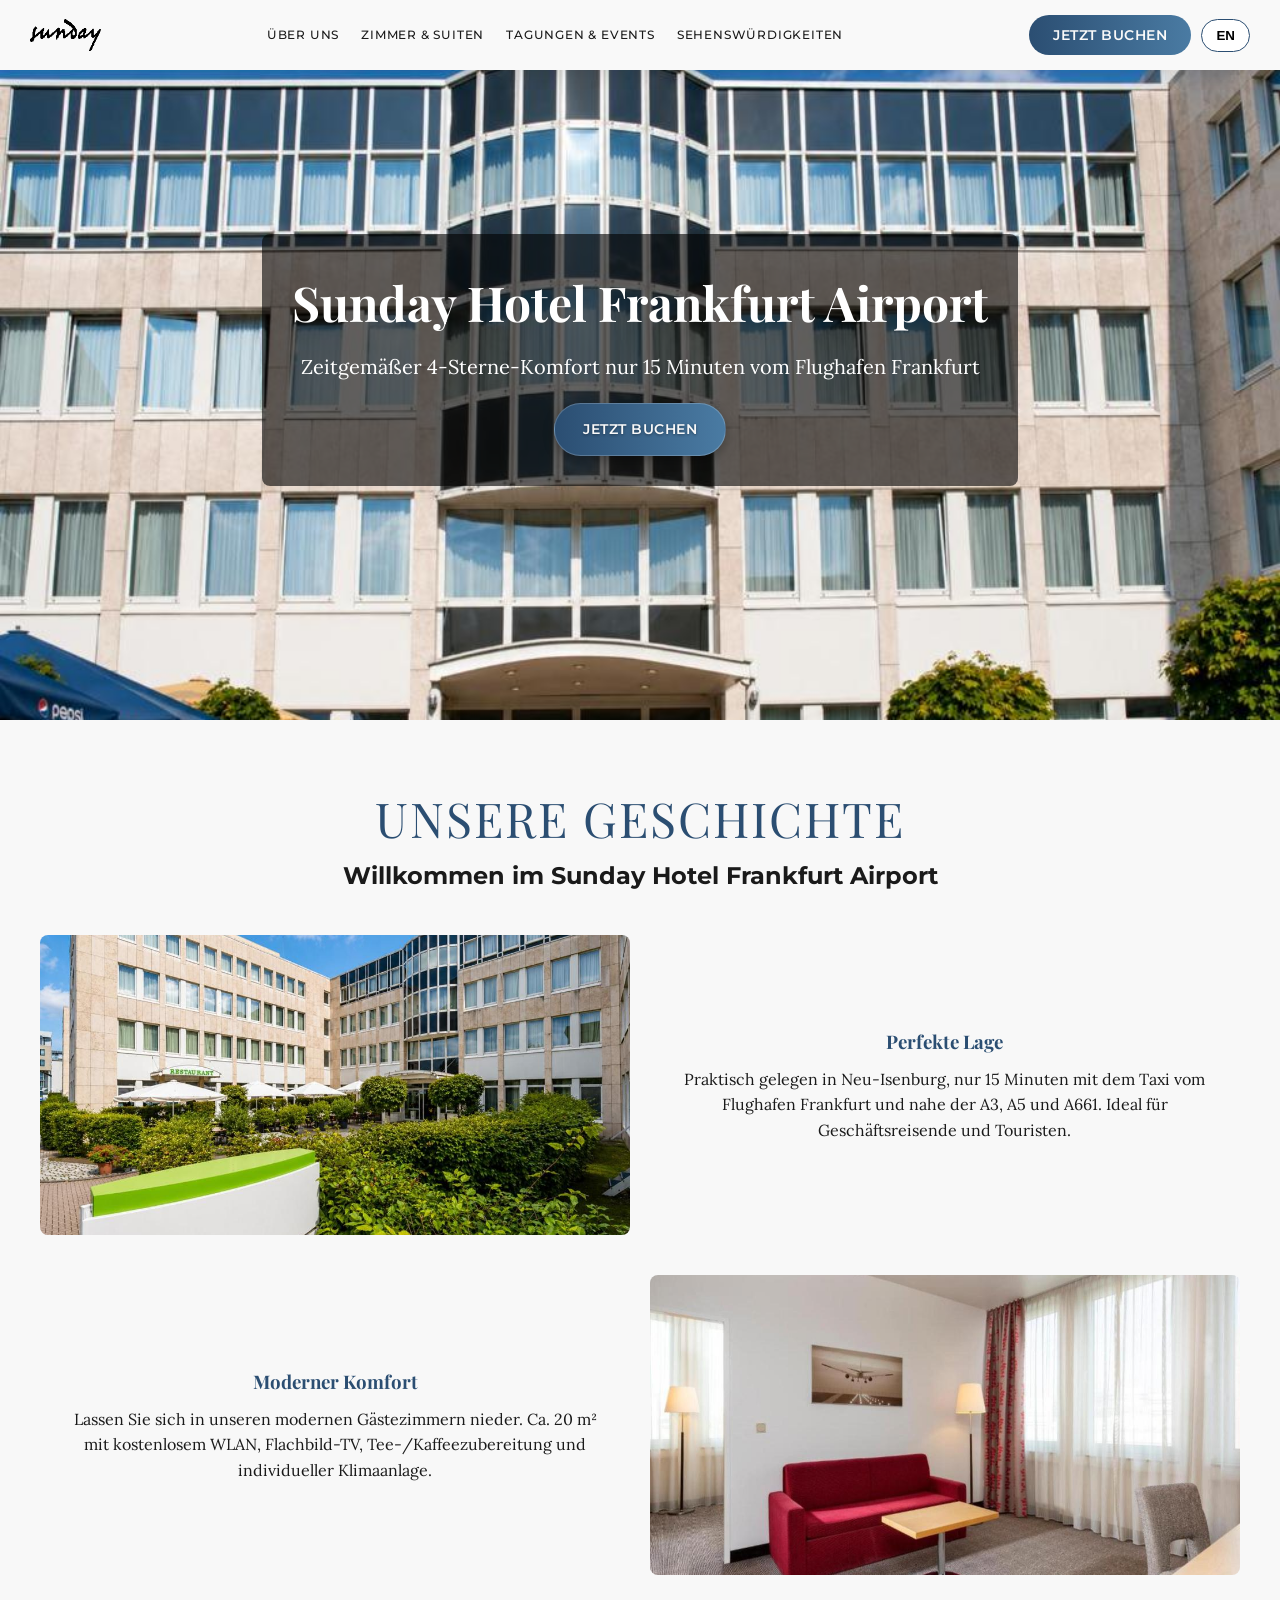
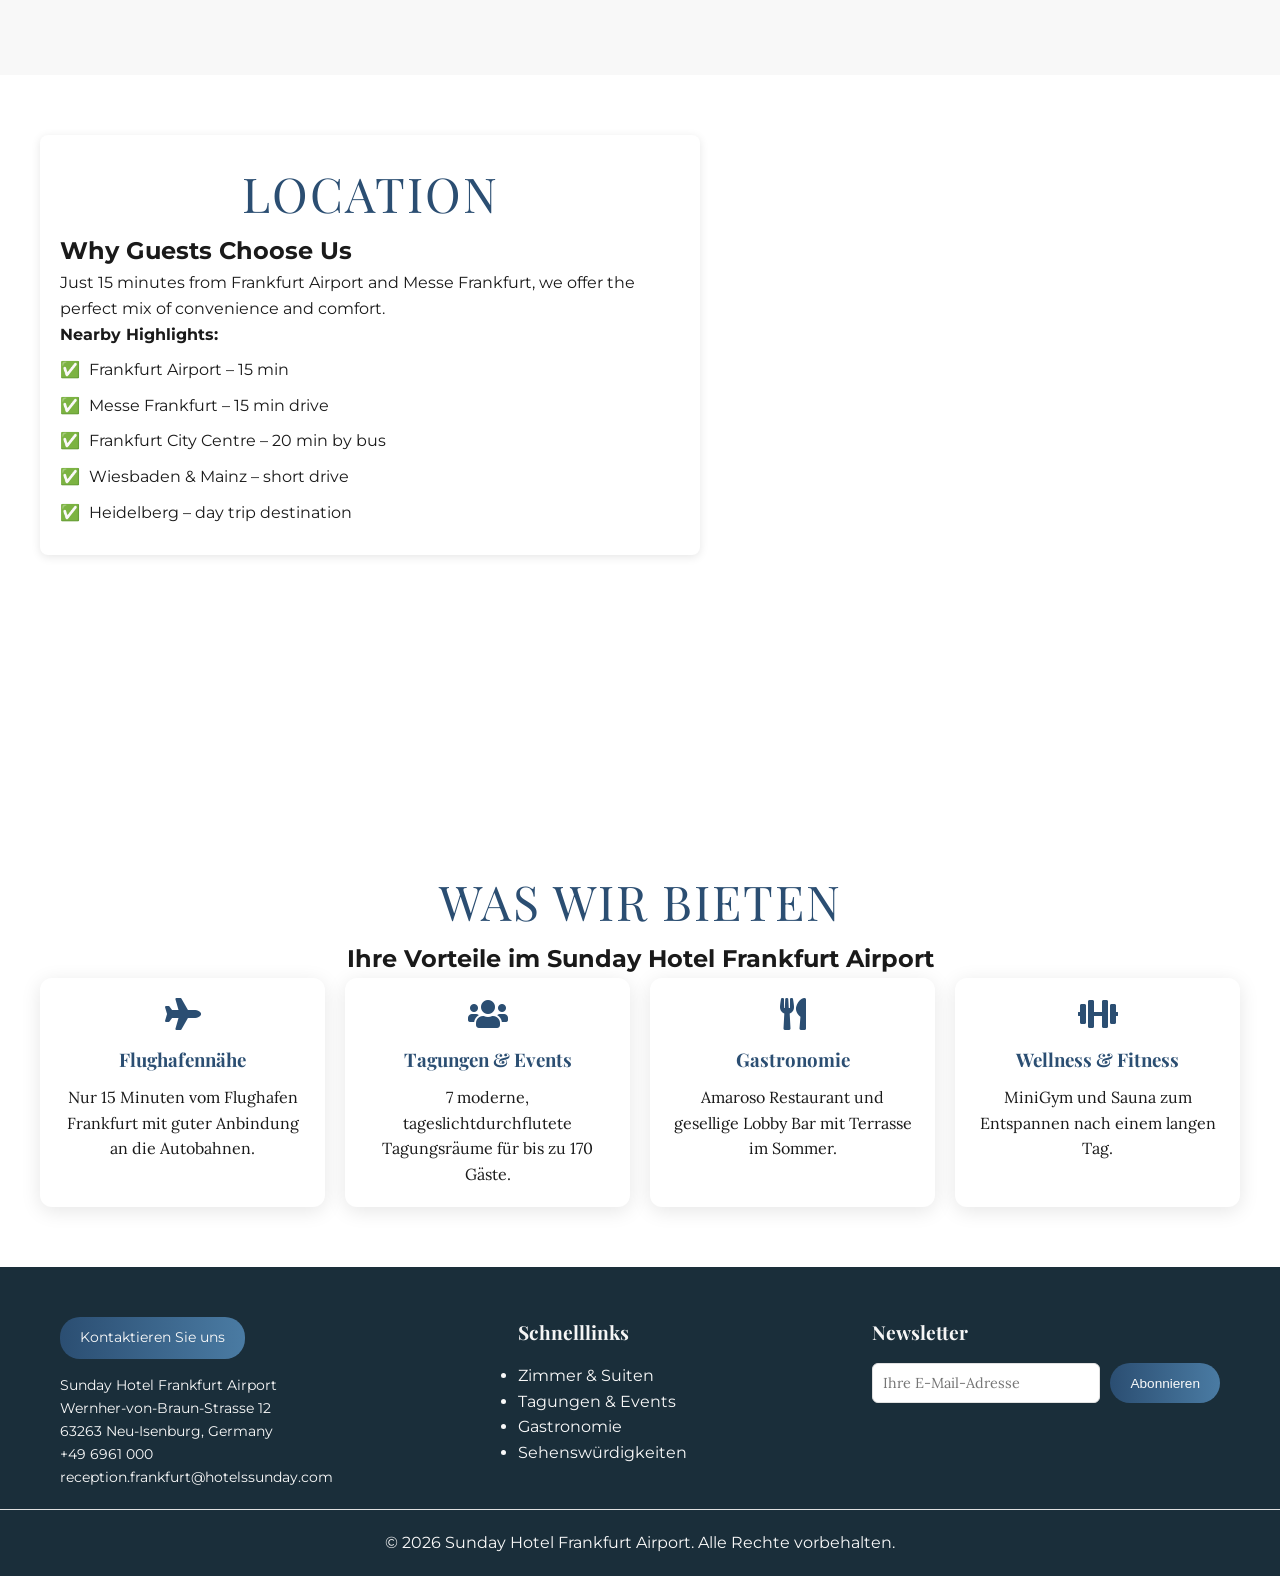
==== about.html @ 16a90fe5 "upload" ====
<!doctype html>
<html lang="en">
  <head>
    <meta charset="UTF-8" />
    <meta name="viewport" content="width=device-width, initial-scale=1.0" />

    <title data-key="about_page_title">
      About Us | Sunday Hotel Frankfurt Airport
    </title>

    <meta
      name="description"
      data-key="about_meta_description"
      content="Sunday Hotel Frankfurt Airport – Modern 4-star hotel located just 15 minutes from Frankfurt Airport and close to the city centre and Messe Frankfurt."
    />

    <link rel="stylesheet" href="style.css" />
    <link rel="stylesheet" href="about.css" />

    <link rel="preconnect" href="https://fonts.googleapis.com" />
    <link
      href="https://fonts.googleapis.com/css2?family=Montserrat:wght@400;500;700&family=Playfair+Display:wght@600&family=Lora:wght@400;500&display=swap"
      rel="stylesheet"
    />

    <link
      rel="stylesheet"
      href="https://cdnjs.cloudflare.com/ajax/libs/font-awesome/5.15.4/css/all.min.css"
    />
  </head>

  <body>
    <!-- PRELOADER -->
    <div class="preloader">
      <div class="loader"></div>
    </div>

    <!-- HEADER -->
    <header class="site-header">
      <div class="header-container">
        <div class="logo">
          <a href="index.html">
            <img
              src="images/output-onlinepngtools.png"
              alt="Sunday Hotel Frankfurt Airport"
              data-key-alt="logo_alt"
            />
          </a>
        </div>

        <div class="nav-container">
          <nav class="main-navigation" aria-label="Main Navigation">
            <ul class="nav-menu">
              <li class="has-dropdown">
                <a href="#" aria-haspopup="true" data-key="nav_about">About</a>
                <ul class="dropdown-menu">
                  <li>
                    <a href="about.html" data-key="nav_story">Our Story</a>
                  </li>
                  <li>
                    <a href="contact.html" data-key="nav_contact">Contact Us</a>
                  </li>
                  <li>
                    <a href="dining.html" data-key="nav_gastronomy">Dining</a>
                  </li>
                  <!-- <li>
                    <a href="meetings.html" data-key="nav_meetings"
                      >Meetings & Events</a
                    >
                  </li> -->
                  <li>
                    <a href="gallery.html" data-key="nav_gallery">Gallery</a>
                  </li>
                </ul>
              </li>

              <li>
                <a href="rooms.html" data-key="nav_rooms">Rooms & Suites</a>
              </li>
              <li>
                <a href="meetings.html" data-key="nav_meetings">Meetings</a>
              </li>
              <li>
                <a href="local-attractions.html" data-key="nav_attractions"
                  >Local Attractions</a
                >
              </li>
            </ul>
          </nav>
        </div>

        <div class="nav-book">
          <a
            href="https://booking.emea.hkclients.com/V2/index.html#/booking-classic/select-dates?pc=DEFRAM004"
            class="btn-book"
            data-key="book_now"
            >Book Now</a
          >
          <button id="langToggle" class="lang-btn">DE</button>
        </div>

        <div class="mobile-menu-toggle">
          <span></span>
          <span></span>
          <span></span>
        </div>
      </div>
    </header>

    <!-- HERO -->
    <section
      class="hero-section parallax"
      style="background-image: url(&quot;images/facade/871033620.jpg&quot;)"
    >
      <div class="hero-content">
        <h1 data-key="about_hero_title">Sunday Hotel Frankfurt Airport</h1>
        <p data-key="about_hero_desc">
          Contemporary 4-star comfort just 15 minutes from Frankfurt Airport
        </p>
        <a
          href="https://booking.emea.hkclients.com/V2/index.html#/booking-classic/select-dates?pc=DEFRAM004"
          class="btn-primary"
          data-key="hero_cta"
          >Book Your Stay</a
        >
      </div>
    </section>

    <!-- OUR STORY -->
    <section class="history-section">
      <div class="section-label" data-key="about_section_story">Our Story</div>

      <h2 data-key="about_story_title">
        Welcome to Sunday Hotel Frankfurt Airport
      </h2>

      <div class="history-container">
        <div class="history-card">
          <img
            src="images/facade/871033621.jpg"
            alt="Hotel Reception"
            data-key-alt="alt_reception"
          />
          <div class="history-content">
            <h3 data-key="about_location_title">Perfect Location</h3>
            <p data-key="about_location_desc">
              Conveniently located in Neu-Isenburg, just 15 minutes by taxi from
              Frankfurt Airport and close to the A3, A5, and A661 motorways.
              Ideal for both business travellers and tourists exploring the
              Frankfurt Rhein-Main region.
            </p>
          </div>
        </div>

        <div class="history-card reverse">
          <img
            src="images/accomodation/onw bedroom.jpg"
            alt="Modern Guest Room"
            data-key-alt="alt_room"
          />
          <div class="history-content">
            <h3 data-key="about_comfort_title">Modern Comfort</h3>
            <p data-key="about_comfort_desc">
              Settle into our contemporary guest rooms offering approx. 20 m² of
              space with free Wi-Fi, flat-screen TV, tea & coffee making
              facilities, and individual climate control.
            </p>
          </div>
        </div>
      </div>
    </section>

    <!-- LOCATION & ACCESSIBILITY -->
    <section class="location-section">
      <div class="location-container">
        <div class="location-sidebar">
          <div class="section-label" data-key="about_location_label">
            Location
          </div>

          <h2 data-key="about_why_us_title">Why Guests Choose Us</h2>

          <p data-key="about_why_us_desc">
            Just 15 minutes from Frankfurt Airport and Messe Frankfurt, we offer
            the perfect mix of convenience and comfort.
          </p>

          <p><strong data-key="about_nearby">Nearby Highlights:</strong></p>
          <ul>
            <li data-key="about_attr1">Frankfurt Airport – 15 min</li>
            <li data-key="about_attr2">Messe Frankfurt – 15 min drive</li>
            <li data-key="about_attr3">
              Frankfurt City Centre – 20 min by bus
            </li>
            <li data-key="about_attr4">Wiesbaden & Mainz – short drive</li>
            <li data-key="about_attr5">Heidelberg – day trip destination</li>
          </ul>
        </div>

        <div class="location-map">
          <iframe
            src="https://www.google.com/maps/embed?pb=!1m16!1m12!1m3!1d10235.29602249754!2d8.647967753802831!3d50.10830107322626!2m3!1f0!2f0!3f0!3m2!1i1024!2i768!4f13.1!2m1!1sSunday%20Hotel%20Frankfurt%20-%20map%20location!5e0!3m2!1sen!2sin!4v1779305209618!5m2!1sen!2sin"
            width="600"
            height="450"
            style="border: 0"
            allowfullscreen=""
            loading="lazy"
            referrerpolicy="no-referrer-when-downgrade"
          ></iframe>
        </div>
      </div>
    </section>

    <!-- VALUES -->
    <section class="values-section">
      <div class="section-label" data-key="about_values_label">
        What We Offer
      </div>

      <h2 data-key="about_values_title">
        Your Advantages at Sunday Hotel Frankfurt Airport
      </h2>

      <div class="values-container">
        <div class="value-card" data-animate>
          <i class="fas fa-plane"></i>
          <h3 data-key="about_val1_title">Airport Proximity</h3>
          <p data-key="about_val1_desc">
            Only 15 minutes from Frankfurt Airport with easy access to major
            motorways.
          </p>
        </div>

        <div class="value-card" data-animate>
          <i class="fas fa-users"></i>
          <h3 data-key="about_val2_title">Meetings & Events</h3>
          <p data-key="about_val2_desc">
            7 modern, naturally lit meeting rooms for up to 170 guests.
          </p>
        </div>

        <div class="value-card" data-animate>
          <i class="fas fa-utensils"></i>
          <h3 data-key="about_val3_title">Dining</h3>
          <p data-key="about_val3_desc">
            Amaroso Restaurant and sociable Lobby Bar with terrace dining in
            summer.
          </p>
        </div>

        <div class="value-card" data-animate>
          <i class="fas fa-dumbbell"></i>
          <h3 data-key="about_val4_title">Wellness & Fitness</h3>
          <p data-key="about_val4_desc">
            MiniGym and sauna to help you relax after a busy day.
          </p>
        </div>
      </div>
    </section>

    <!-- FOOTER -->
    <footer class="site-footer">
      <div class="footer-columns">
        <div class="footer-column">
          <a href="contact.html" class="footer-button" data-key="contact_us"
            >Contact Us</a
          >
          <address>
            Sunday Hotel Frankfurt Airport<br />
            Wernher-von-Braun-Strasse 12<br />
            63263 Neu-Isenburg, Germany<br />
            <a href="tel:+496961000">+49 6961 000</a><br />
            <a href="mailto:reception.frankfurt@hotelssunday.com"
              >reception.frankfurt@hotelssunday.com</a
            >
          </address>
        </div>

        <div class="footer-column">
          <h4 data-key="quick_links">Quick Links</h4>
          <ul>
            <li>
              <a href="rooms.html" data-key="footer_rooms">Rooms & Suites</a>
            </li>
            <li>
              <a href="meetings.html" data-key="footer_meetings"
                >Meetings & Events</a
              >
            </li>
            <li>
              <a href="gastronomy.html" data-key="footer_dining">Dining</a>
            </li>
            <li>
              <a href="local-attractions.html" data-key="footer_attractions"
                >Local Attractions</a
              >
            </li>
          </ul>
        </div>

        <div class="footer-column newsletter">
          <h4 data-key="newsletter">Newsletter</h4>
          <form
            action="https://formsubmit.co/sales.frankfurt@hotelssunday.com"
            method="POST"
            class="newsletter-form"
          >
            <input
              type="email"
              name="email"
              placeholder="Your email address"
              required
              data-key-placeholder="newsletter_placeholder"
            />
            <button class="btn" type="submit" data-key="subscribe">
              Subscribe
            </button>
          </form>
        </div>
      </div>
      <div class="footer-bottom">
        <p data-key="footer_copy">
          © 2026 Sunday Hotel Frankfurt Airport. All rights reserved.
        </p>
      </div>
    </footer>

    <script src="script.js"></script>
    <script src="about.js"></script>
  </body>
</html>
---- style.css ----
:root {
  --primary-color: #2b4e72;
  --secondary-color: #1a2e3a;
  --accent-color: #d4a373;
  --light-color: #f9f9f9;
  --dark-color: #1a1a1a;
  --border-color: #e0e0e0;
  --transition: all 0.3s ease;
  --shadow-light: 0 4px 16px rgba(0, 0, 0, 0.1);
  --shadow-dark: 0 8px 24px rgba(0, 0, 0, 0.2);
  --header-height: 60px;
}

@import url("https://fonts.googleapis.com/css2?family=Montserrat:wght@400;500;700&family=Playfair+Display:wght@600&family=Lora:wght@400;500&display=swap");

* {
  margin: 0;
  padding: 0;
  box-sizing: border-box;
}

html,
body {
  width: 100%;
  max-width: 100vw;
  overflow-x: hidden;
  scroll-behavior: smooth;
}

body {
  font-family: "Montserrat", sans-serif;
  font-weight: 400;
  font-size: 1rem;
  line-height: 1.6;
  color: var(--dark-color);
  background: white;
  background-attachment: fixed;
  position: relative;
}

/* Preloader */
.preloader {
  position: fixed;
  top: 0;
  left: 0;
  width: 100%;
  height: 100%;
  background: var(--light-color);
  display: flex;
  align-items: center;
  justify-content: center;
  z-index: 9999;
  transition: opacity 0.5s ease;
}

.preloader.hidden {
  opacity: 0;
  pointer-events: none;
}

.loader {
  width: 50px;
  height: 50px;
  border: 5px solid var(--primary-color);
  border-top-color: transparent;
  border-radius: 50%;
  animation: spin 1s linear infinite;
}

@keyframes spin {
  to {
    transform: rotate(360deg);
  }
}

/* Header */
.site-header {
  position: fixed;
  top: 0;
  left: 0;
  width: 100%;
  z-index: 1000;
  background: var(--light-color);
  box-shadow: var(--shadow-light);
  transition: var(--transition);
}

.site-header.scrolled {
  background: rgba(249, 249, 249, 0.95);
  backdrop-filter: blur(10px);
}

.header-container {
  display: flex;
  align-items: center;
  justify-content: space-between;
  max-width: 1400px;
  margin: 0 auto;
  padding: 0 30px; /* remove vertical padding */
  height: 70px; /* fixed height */
}

.logo {
  display: flex;
  align-items: center;
  height: 100%;
}

.logo img {
  height: 32px; /* fixed height instead of max-height */
  width: auto;
  display: block;
}

.logo img:hover {
  transform: scale(1.1);
  filter: brightness(1.1);
}

.nav-container {
  flex: 1;
  min-width: 0;
  display: flex;
  align-items: center;
  justify-content: center;
  padding: 0 10px;
}

.nav-menu {
  display: flex;
  list-style: none;
  gap: 22px;
  margin: 0 auto;
  padding: 0;
  align-items: center;
  justify-content: center;
  flex-wrap: nowrap;
}

.main-navigation ul li a {
  color: var(--dark-color);
  font-weight: 500;
  font-size: 0.76rem;
  text-transform: uppercase;
  letter-spacing: 0.8px;
  text-decoration: none;
  position: relative;
  display: flex;
  align-items: center;
  height: 100%;
  white-space: nowrap;
  text-align: center;
}

.main-navigation ul li a::after {
  content: "";
  position: absolute;
  bottom: -4px;
  left: 0;
  width: 0;
  height: 2px;
  background: var(--primary-color);
  transition: var(--transition);
}

.main-navigation ul li a:hover::after,
.main-navigation ul li a:focus::after {
  width: 100%;
}

.nav-menu li.has-dropdown {
  position: relative;
}

.nav-menu li .dropdown-menu {
  display: none;
  position: absolute;
  top: 100%;
  left: 0;
  background: var(--light-color);
  border: 1px solid var(--border-color);
  min-width: 200px;
  border-radius: 8px;
  box-shadow: var(--shadow-light);
  z-index: 999;
  transform: translateY(10px);
  opacity: 0;
  transition: all 0.4s ease;
  flex-direction: column;
  align-items: flex-start;
  padding: 10px 0;
}

.nav-menu li.has-dropdown:hover .dropdown-menu,
.nav-menu li.has-dropdown:focus-within .dropdown-menu {
  display: flex;
  transform: translateY(0);
  opacity: 1;
}

.nav-menu li .dropdown-menu li {
  width: 100%;
}

.nav-menu li .dropdown-menu a {
  display: block;
  padding: 12px 20px;
  color: var(--dark-color);
  font-weight: 400;
  font-size: 0.85rem;
  text-transform: none;
  letter-spacing: 0.5px;
  transition: var(--transition);
}

.nav-menu li .dropdown-menu a:hover,
.nav-menu li .dropdown-menu a:focus {
  background: var(--accent-color);
  color: var(--light-color);
}

.nav-book {
  display: flex;
  align-items: center;
  gap: 10px;
  margin-left: 20px;
  flex-shrink: 0;
}

.nav-book a.btn-book {
  background: linear-gradient(90deg, var(--primary-color), #4a7ba3);
  color: var(--light-color);
  font-size: 0.87rem;
  font-weight: 600;
  text-transform: uppercase;
  letter-spacing: 0.5px;
  text-decoration: none;
  border: none;
  padding: 12px 24px;
  border-radius: 24px;
  position: relative;
  overflow: hidden;
  z-index: 1;
  transition: var(--transition);
  display: flex;
  align-items: center;
  height: 40px;
}

.nav-book a.btn-book:hover,
.nav-book a.btn-book:focus {
  background: linear-gradient(90deg, var(--accent-color), #e8c2a3);
  color: var(--dark-color);
  transform: translateY(-3px);
  box-shadow: var(--shadow-dark);
}

/* Mobile Menu Toggle */
.mobile-menu-toggle {
  display: none;
  flex-direction: column;
  justify-content: center;
  cursor: pointer;
  z-index: 1001;
  width: 40px;
  height: 40px;
  padding: 0;
  margin-left: 10px;
}

.mobile-menu-toggle span {
  width: 30px;
  height: 4px;
  background: var(--accent-color);
  margin: 4px 0;
  transition: var(--transition);
}

.mobile-menu-toggle.active span:nth-child(1) {
  transform: rotate(45deg) translate(5px, 5px);
}

.mobile-menu-toggle.active span:nth-child(2) {
  opacity: 0;
}

.mobile-menu-toggle.active span:nth-child(3) {
  transform: rotate(-45deg) translate(5px, -5px);
}

/* Hero Slider */
.hero-slider {
  position: relative;
  height: calc(100vh - 60px);
  max-height: 650px;
  margin-top: 70px;
  overflow: hidden;
}

.slider-container {
  height: 100%;
  width: 100%;
  position: relative;
}

.slide {
  position: absolute;
  top: 0;
  left: 0;
  width: 100%;
  height: 100%;
  display: none;
  will-change: transform;
}

.slide.active {
  display: block;
}

.slide img {
  width: 100%;
  height: 100%;
  object-fit: cover;
  object-position: center;
  transform: scale(1.05);
  transition: transform 4s ease-in-out;
  will-change: transform;
  image-rendering: -webkit-optimize-contrast;
  image-rendering: crisp-edges;
}

.slide.active img {
  transform: scale(1);
}

.slide::after {
  content: "";
  position: absolute;
  top: 0;
  left: 0;
  width: 100%;
  height: 100%;
  background: rgba(0, 0, 0, 0.2);
  z-index: 1;
}

.slide-content {
  position: absolute;
  top: 38%;
  left: 50%;
  transform: translate(-50%, -30%);
  text-align: center;
  color: var(--light-color);
  width: 999px;
  padding: 25px;
  z-index: 2;
}

.slide-content h1 {
  font-family: 'Playfair Display', serif;
  font-size: clamp(2.5rem, 5vw, 3.2rem);
  font-weight: 700;
  margin-bottom: 20px;
  color: #fff;
  text-align: center;
  text-shadow: 
    0 2px 4px rgba(0, 0, 0, 0.8),
    0 4px 8px rgba(0, 0, 0, 0.6);
  letter-spacing: 0.5px;
  -webkit-text-stroke: 0.5px rgba(0, 0, 0, 0.3);
}

.slide-content p {
  font-family: 'Montserrat', sans-serif;
  font-size: clamp(0.9rem, 1.8vw, 1.05rem);
  background: rgba(0, 0, 0, 0.4);
  color: #f2f2f2;
  padding: 0.75rem 1.25rem;
  border-radius: 10px;
  margin-bottom: 16px;
  line-height: 1.6;
  border: 1px solid rgba(255, 255, 255, 0.15);
  text-shadow: 0 1px 2px rgba(0, 0, 0, 0.6);
  backdrop-filter: blur(2px);
}

.btn-primary {
  margin: 0 10px;
  display: inline-block;
  background: linear-gradient(90deg, var(--primary-color), #4a7ba3);
  color: var(--light-color);
  text-shadow: 0 1px 3px rgba(0, 0, 0, 0.4);
  padding: 14px 28px;
  border-radius: 28px;
  font-size: 0.875rem;
  font-weight: 600;
  text-transform: uppercase;
  letter-spacing: 0.5px;
  box-shadow: 0 4px 12px rgba(0, 0, 0, 0.3);
  border: 1px solid rgba(255, 255, 255, 0.2);
  text-decoration: none;
  transition: var(--transition);
}

.btn-primary:hover,
.btn-primary:focus {
  background: linear-gradient(90deg, var(--accent-color), #e8c2a3);
  color: var(--dark-color);
  transform: translateY(-3px);
  box-shadow: var(--shadow-dark);
}

.slider-controls {
  position: absolute;
  top: 50%;
  width: 100%;
  display: flex;
  justify-content: space-between;
  padding: 0 20px;
  transform: translateY(-50%);
}

.slider-controls button {
  background: rgba(249, 249, 249, 0.7);
  border: none;
  width: 40px;
  height: 40px;
  border-radius: 50%;
  cursor: pointer;
  font-size: 1.25rem;
  color: var(--dark-color);
  transition: var(--transition);
}

.slider-controls button:hover,
.slider-controls button:focus {
  background: var(--light-color);
}

.slider-dots {
  position: absolute;
  bottom: 20px;
  left: 50%;
  transform: translateX(-50%);
  display: flex;
  gap: 8px;
}

.dot {
  width: 10px;
  height: 10px;
  border-radius: 50%;
  background: rgba(249, 249, 249, 0.5);
  cursor: pointer;
  transition: var(--transition);
}

.dot.active {
  background: var(--light-color);
}

/* Section Transition Quote */
.section-transition-quote {
  padding: 50px 20px;
  background: linear-gradient(120deg, var(--light-color) 80%, var(--primary-color) 100%);
  text-align: center;
  position: relative;
  overflow: hidden;
}

.quote-box {
  max-width: 900px;
  margin: 0 auto;
  padding: 25px;
  background: rgba(255, 255, 255, 0.95);
  border-radius: 12px;
  box-shadow: var(--shadow-light);
  border: 2px solid var(--primary-color);
  backdrop-filter: blur(4px);
}

.quote-text {
  font-family: 'Playfair Display', serif;
  font-size: clamp(1rem, 2vw, 1.3rem);
  font-style: italic;
  background: linear-gradient(90deg, var(--primary-color), #4a7ba3);
  background-clip: text;
  -webkit-background-clip: text;
  color: transparent;
}

/* Highlights Showcase */
.highlights-showcase {
  padding: 80px 0 80px 60px;
  background: var(--light-color);
  position: relative;
}

.highlights-showcase::before {
  content: "";
  position: absolute;
  top: 60px;
  left: 20px;
  width: 30px;
  height: calc(100% - 120px);
  background: linear-gradient(
    180deg,
    var(--secondary-color),
    var(--primary-color)
  );
  border-radius: 4px;
}

.section-label {
  font-family: "Playfair Display", serif;
  font-size: 3rem;
  color: var(--primary-color);
  text-transform: uppercase;
  letter-spacing: 2px;
  text-align: center;
}

.highlight-grid {
  display: grid;
  grid-template-columns: repeat(auto-fit, minmax(280px, 1fr));
  gap: 30px;
  max-width: 1200px;
  margin: 0 auto;
}

.highlight-card {
  border-radius: 12px;
  overflow: hidden;
  box-shadow: var(--shadow-light);
  transition: var(--transition);
  position: relative;
}

.highlight-card:hover {
  transform: translateY(-10px) rotate(2deg);
  box-shadow: var(--shadow-dark);
}

.highlight-card img {
  width: 100%;
  height: 280px;
  object-fit: cover;
  transition: transform 0.5s ease;
}

.highlight-card:hover img {
  transform: scale(1.1);
}

.highlight-overlay {
  position: absolute;
  inset: 0;
  background: linear-gradient(
    180deg,
    rgba(43, 78, 114, 0.7),
    rgba(0, 0, 0, 0.5)
  );
  opacity: 0;
  display: flex;
  align-items: center;
  justify-content: center;
  transition: var(--transition);
}

.highlight-card:hover .highlight-overlay {
  opacity: 1;
}

.highlight-title {
  font-family: "Playfair Display", serif;
  font-size: clamp(1.3rem, 2vw, 1.6rem);
  color: var(--light-color);
  text-align: center;
}

/* Magazine Sections */
.magazine-section {
  display: flex;
  align-items: flex-start;
  max-width: 1200px;
  margin: 60px auto;
  padding: 0 20px;
  gap: 40px;
}

.magazine-section.reverse {
  flex-direction: row-reverse;
}

.single-banner {
  flex: 0 0 50%;
  position: relative;
}

.single-banner img {
  width: 100%;
  height: 400px;
  object-fit: fill;
  object-position: center;
  border-radius: 12px;
  box-shadow: var(--shadow-light);
  image-rendering: auto;
  display: block;
}

.magazine-content {
  flex: 0 0 50%;
  padding: 20px;
  text-align: center;
}

.magazine-content h2 {
  font-family: "Playfair Display", serif;
  font-size: clamp(1.8rem, 3vw, 2.2rem);
  color: var(--secondary-color);
  margin-bottom: 15px;
}

.magazine-content p {
  font-family: "Lora", serif;
  font-size: 1rem;
  color: var(--dark-color);
  margin-bottom: 20px;
}

/* Wedding Section */
/* Wedding Section */
.wedding-section {
  padding: 100px 20px;
  background: url("https://images.unsplash.com/photo-1519225421980-715cb0215aed?ixlib=rb-4.0.3&auto=format&fit=crop&w=1920&q=80")
    no-repeat center center/cover;
  background-attachment: fixed;
  position: relative;
  overflow: hidden;
  min-height: 800px;
}

.wedding-section::before {
  content: "";
  position: absolute;
  top: 0;
  left: 0;
  width: 100%;
  height: 100%;
  background: linear-gradient(
    180deg,
    rgba(249, 249, 249, 0.85),
    rgba(249, 249, 249, 0.9)
  );
  z-index: 1;
}

.wedding-content {
  max-width: 900px;
  margin: 0 auto 60px;
  text-align: center;
  position: relative;
  z-index: 2;
}

.wedding-content h2 {
  font-family: "Playfair Display", serif;
  font-size: clamp(2.2rem, 4vw, 2.8rem);
  color: var(--secondary-color);
  margin-bottom: 25px;
  text-shadow: 0 1px 4px rgba(0, 0, 0, 0.2);
}

.wedding-content p {
  font-family: "Lora", serif;
  font-size: 1.1rem;
  color: var(--dark-color);
  line-height: 1.8;
  max-width: 700px;
  margin: 0 auto 20px;
}

.wedding-spaces {
  display: grid;
  grid-template-columns: repeat(auto-fit, minmax(320px, 1fr));
  gap: 40px;
  max-width: 1200px;
  margin: 0 auto 60px;
  position: relative;
  z-index: 2;
}

.wedding-space {
  border-radius: 16px;
  overflow: hidden;
  box-shadow: var(--shadow-light);
  transition:
    transform 0.4s ease,
    box-shadow 0.4s ease;
  background: var(--light-color);
}

.wedding-space:hover {
  transform: translateY(-12px) scale(1.02);
  box-shadow: var(--shadow-dark);
}

.wedding-space-image {
  position: relative;
  overflow: hidden;
}

.wedding-space img {
  width: 100%;
  height: 280px;
  object-fit: cover;
  object-position: center;
  image-rendering: auto;
  transition: transform 0.5s ease;
}

.wedding-space:hover img {
  transform: scale(1.1);
}

.wedding-space-content {
  padding: 25px;
  text-align: center;
}

.wedding-space h3 {
  font-family: "Playfair Display", serif;
  font-size: 1.5rem;
  color: var(--dark-color);
  margin-bottom: 15px;
}

.wedding-space p {
  font-family: "Lora", serif;
  font-size: 1rem;
  color: var(--dark-color);
  line-height: 1.7;
}

/* Things To Do Section */
.things-section {
  padding: 60px 20px;
  background: var(--light-color);
}

.things-grid {
  display: grid;
  grid-template-columns: repeat(auto-fit, minmax(280px, 1fr));
  gap: 20px;
  max-width: 1200px;
  margin: 0 auto;
}

.thing-card {
  border-radius: 12px;
  overflow: hidden;
  box-shadow: var(--shadow-light);
  transition: var(--transition);
  position: relative;
}

.thing-card:hover {
  transform: translateY(-10px);
  box-shadow: var(--shadow-dark);
}

.thing-card img {
  width: 100%;
  height: 200px;
  object-fit: cover;
  transition: transform 0.5s ease;
}

.thing-card:hover img {
  transform: scale(1.1);
}

.thing-info {
  padding: 15px;
  background: var(--light-color);
  text-align: center;
}

.thing-info a {
  color: var(--primary-color);
  text-decoration: none;
  font-weight: 500;
  font-family: "Lora", serif;
}

.thing-info a:hover {
  text-decoration: underline;
}

/* Transportation Section */
.transportation-section {
  padding: 60px 20px;
  text-align: center;
}

.transport-accordion {
  max-width: 800px;
  margin: 20px auto;
}

.accordion-item {
  margin-bottom: 10px;
}

.accordion-toggle {
  width: 100%;
  padding: 15px;
  background: #fff;
  border: 1px solid var(--primary-color);
  font-family: "Montserrat", sans-serif;
  font-size: 1.1rem;
  cursor: pointer;
  text-align: left;
  transition: background 0.3s;
}

.accordion-toggle:hover,
.accordion-toggle.active {
  background: var(--primary-color);
  color: #fff;
}

.accordion-content {
  display: none;
  padding: 20px;
  background: #fff;
  border: 1px solid #ddd;
  border-top: none;
  font-family: "Lora", serif;
}

.accordion-content.active {
  display: block;
}

/* Pet Policy Section */
.pet-policy-section {
  padding: 60px 20px;
  background: var(--light-color);
  text-align: center;
}

.pet-policy-section h2 {
  font-family: "Playfair Display", serif;
  font-size: clamp(2rem, 3vw, 2.5rem);
  color: var(--secondary-color);
  margin-bottom: 20px;
}

.pet-policy-section p {
  font-family: "Lora", serif;
  font-size: 1rem;
  max-width: 800px;
  margin: 0 auto 20px;
}

/* Map Section */
.map-container {
  margin: 20px auto;
  max-width: 800px;
  height: 350px;
}

.map-container iframe {
  border-radius: 8px;
  width: 100%;
  height: 100%;
  display: block;
}

/* Footer */
.site-footer {
  padding: 50px 0 20px;
  background: var(--secondary-color);
  color: var(--light-color);
}

.footer-columns {
  display: flex;
  justify-content: space-between;
  gap: 40px;
  max-width: 1200px;
  margin: 0 auto 20px;
  padding: 0 20px;
}

.footer-column.contact-column {
  flex: 0 0 30%;
  margin-right: 40px;
}

.footer-column.quick-links-column {
  flex: 0 0 25%;
  text-align: center;
}

.footer-column.newsletter {
  flex: 0 0 30%;
}

.footer-column h4 {
  font-family: "Playfair Display", serif;
  font-size: 1.2rem;
  color: whitesmoke;
  margin-bottom: 15px;
}

.footer-column address {
  font-style: normal;
  font-size: 0.9rem;
}

.footer-column a {
  color: var(--light-color);
  text-decoration: none;
  transition: var(--transition);
}

.footer-column a:hover {
  color: var(--accent-color);
}

.footer-button {
  display: inline-block;
  background: linear-gradient(90deg, var(--primary-color), #4a7ba3);
  color: var(--light-color);
  padding: 10px 20px;
  border-radius: 20px;
  font-size: 0.85rem;
  margin-bottom: 15px;
}

.newsletter-form {
  display: flex;
  gap: 10px;
}

.newsletter-form input {
  padding: 10px;
  border: 1px solid var(--border-color);
  border-radius: 6px;
  font-family: "Lora", serif;
  font-size: 0.9rem;
  flex: 1;
}

.newsletter-form button {
  background: linear-gradient(90deg, var(--primary-color), #4a7ba3);
  color: var(--light-color);
  padding: 10px 20px;
  border-radius: 20px;
  font-size: 0.85rem;
  border: none;
  cursor: pointer;
  transition: var(--transition);
}

.newsletter-form button:hover,
.newsletter-form button:focus {
  background: linear-gradient(90deg, var(--accent-color), #e8c2a3);
  color: var(--dark-color);
}

.footer-bottom {
  text-align: center;
  padding-top: 20px;
  border-top: 1px solid var(--border-color);
}

.footer-legal {
  list-style: none;
  display: flex;
  justify-content: center;
  gap: 15px;
  margin-top: 10px;
}

.footer-legal a {
  font-size: 0.85rem;
  color: var(--primary-color);
}

/* Responsive Styles */
@media (max-width: 992px) {
  .highlight-grid,
  .things-grid {
    grid-template-columns: repeat(auto-fit, minmax(250px, 1fr));
  }

  .magazine-section {
    flex-direction: column;
    align-items: center;
  }

  .magazine-section.reverse {
    flex-direction: column;
  }

  .magazine-content {
    flex: 0 0 100%;
    padding: 15px;
  }

  .magazine-content h2 {
    font-size: clamp(1.6rem, 2.8vw, 2rem);
  }

  .magazine-content p {
    font-size: 0.95rem;
  }

  .footer-columns {
    flex-direction: column;
    align-items: center;
    text-align: center;
  }

  .footer-column.contact-column {
    margin-right: 0;
  }

  .footer-column.quick-links-column {
    margin: 20px 0;
  }
}

@media (max-width: 768px) {
  .header-container {
    flex-wrap: wrap;
    justify-content: space-between;
    padding: 0 15px;
    height: auto;
    min-height: var(--header-height);
  }

  .nav-container {
    display: none;
    position: fixed;
    top: 0;
    left: 0;
    width: 100%;
    height: 100vh;
    background: var(--light-color);
    padding: 80px 20px;
    z-index: 1000;
  }

  .nav-container.active {
    display: block;
  }

  .nav-menu {
    flex-direction: column;
    align-items: center;
    gap: 20px;
    margin-left: 0;
  }

  .nav-menu li .dropdown-menu {
    position: static;
    width: 100%;
    transform: translateY(0);
    opacity: 1;
    display: none;
    border: none;
    box-shadow: none;
    background: transparent;
    padding: 10px 0;
  }

  .nav-menu li.has-dropdown.active .dropdown-menu {
    display: flex;
  }

  .nav-menu li .dropdown-menu a {
    text-align: center;
    padding: 10px 15px;
    font-size: 0.9rem;
  }

  .nav-book {
    margin: 10px auto;
    text-align: center;
  }

  .nav-book a.btn-book {
    width: 100%;
    max-width: 200px;
    padding: 10px 24px;
    height: 40px;
  }

  .mobile-menu-toggle {
    display: flex;
  }

  .slide-content {
    padding: 15px;
    background: rgba(0, 0, 0, 0.55);
    width: 90vw;
  }

  .slide-content h1 {
    font-size: clamp(1.5rem, 3vw, 1.75rem);
    text-shadow: 0 2px 5px rgba(0, 0, 0, 0.7);
    -webkit-text-stroke: 0.3px rgba(0, 0, 0, 0.3);
  }

  .slide-content p {
    font-size: clamp(0.75rem, 1.5vw, 0.875rem);
    padding: 10px 15px;
    text-shadow: 0 2px 4px rgba(0, 0, 0, 0.6);
    background: rgba(0, 0, 0, 0.6);
  }

  .btn-primary {
    padding: 10px 20px;
    font-size: 0.75rem;
    text-shadow: 0 1px 2px rgba(0, 0, 0, 0.4);
  }
}

@media (max-width: 600px) {
  .slide-content h1 {
    font-size: clamp(1.5rem, 3vw, 1.75rem);
    text-shadow: 0 2px 5px rgba(0, 0, 0, 0.7);
    -webkit-text-stroke: 0.3px rgba(0, 0, 0, 0.3);
  }

  .slide-content p {
    font-size: clamp(0.75rem, 1.5vw, 0.875rem);
    padding: 10px 15px;
    text-shadow: 0 2px 4px rgba(0, 0, 0, 0.6);
    background: rgba(0, 0, 0, 0.6);
  }

  .btn-primary {
    padding: 10px 20px;
    font-size: 0.75rem;
    text-shadow: 0 1px 2px rgba(0, 0, 0, 0.4);
  }
}

/* Modal Styles */
.modal {
  position: fixed;
  top: 0;
  left: 0;
  width: 100%;
  height: 100%;
  background: rgba(0, 0, 0, 0.8);
  display: none;
  align-items: center;
  justify-content: center;
  z-index: 1000;
}

.modal.active {
  display: flex;
}

.modal-content {
  background: var(--light-color);
  padding: 20px;
  border-radius: 12px;
  max-width: 90%;
  max-height: 90%;
  overflow: auto;
  position: relative;
  text-align: center;
}

.modal-content img {
  max-width: 100%;
  height: auto;
}

.modal-content p {
  font-family: "Lora", serif;
  font-size: 1rem;
  color: var(--dark-color);
  margin: 15px 0;
}

.modal-content button {
  margin-top: 15px;
  background: var(--primary-color);
  color: var(--light-color);
  padding: 10px 20px;
  border-radius: 20px;
  border: none;
  cursor: pointer;
  transition: var(--transition);
}

.modal-content button:hover,
.modal-content button:focus {
  background: var(--accent-color);
  color: var(--dark-color);
}

.slider-controls {
  position: absolute;
  top: 50%;
  left: 0;
  width: 100%;
  display: flex;
  justify-content: space-between;
  transform: translateY(-50%);
  z-index: 10;
  padding: 0 20px;
}

.prev-slide,
.next-slide {
  width: 44px;
  height: 44px;
  border-radius: 50%;
  border: none;
  background: rgba(255, 255, 255, 0.8);
  cursor: pointer;
}

.lang-btn {
  margin-left: 0;
  padding: 8px 14px;
  border-radius: 20px;
  border: 1px solid var(--primary-color);
  background: white;
  cursor: pointer;
  font-weight: 600;
  flex-shrink: 0;
}


.nav-menu li.has-dropdown {
  position: relative;
}

.dropdown-menu {
  left: 50%;
  transform: translateX(-50%) translateY(10px);
}

/* Schwielowsee homepage tweaks */
.hero-slider {
  margin-top: var(--header-height);
}

.hero-slider .slider-dots {
  position: absolute;
  left: 50%;
  bottom: 22px;
  transform: translateX(-50%);
  display: flex;
  gap: 10px;
  z-index: 4;
}

.hero-slider .dot {
  width: 12px;
  height: 12px;
  border-radius: 50%;
  border: 1px solid rgba(255, 255, 255, 0.8);
  background: rgba(255, 255, 255, 0.35);
  cursor: pointer;
}

.hero-slider .dot.active {
  background: #ffffff;
}

.pet-policy-section {
  padding: 80px 20px;
  background: linear-gradient(135deg, rgba(43, 78, 114, 0.08), rgba(212, 163, 115, 0.14));
  text-align: center;
}

.pet-policy-section .section-label {
  margin-bottom: 18px;
}

.pet-policy-section p {
  max-width: 800px;
  margin: 0 auto;
  font-family: "Lora", serif;
  font-size: 1.05rem;
}

.history-section {
  padding: 100px 20px;
  background: var(--light-color);
}

.timeline {
  max-width: 1000px;
  margin: 0 auto;
  display: grid;
  gap: 24px;
}

.timeline-item {
  background: white;
  border-left: 4px solid var(--primary-color);
  box-shadow: var(--shadow-light);
  border-radius: 12px;
  padding: 24px 24px 24px 26px;
}

.timeline-item .year {
  display: inline-block;
  font-size: 1.25rem;
  font-weight: 700;
  color: var(--primary-color);
  margin-bottom: 10px;
}

.map-section {
  padding: 100px 20px;
  background: white;
}

.map-copy {
  max-width: 860px;
  margin: 0 auto 25px;
  text-align: center;
  font-family: "Lora", serif;
  color: var(--secondary-color);
}

.map-container {
  max-width: 1100px;
  margin: 0 auto;
  border-radius: 18px;
  overflow: hidden;
  box-shadow: var(--shadow-dark);
}

.map-container iframe {
  width: 100%;
  height: 420px;
  border: 0;
}

@media (max-width: 768px) {
  .timeline-item {
    padding: 18px;
  }

  .map-container iframe {
    height: 320px;
  }
}


/* GETTING HERE */
.getting-here-section {
  padding: 100px 20px;
  background: #f8f8f6;
  text-align: center;
}

.getting-here-section h2 {
  font-family: "Playfair Display", serif;
  font-size: clamp(2rem, 4vw, 3.1rem);
  color: var(--primary-color);
  margin-bottom: 40px;
}

.collapsible-container {
  max-width: 900px;
  margin: 0 auto 50px;
  display: flex;
  flex-direction: column;
  gap: 18px;
}

.collapsible-item {
  background: #ffffff;
  border-radius: 14px;
  overflow: hidden;
  box-shadow: var(--shadow-light);
  border: 1px solid var(--border-color);
  text-align: left;
}

.collapsible-toggle {
  width: 100%;
  background: #ffffff;
  border: none;
  padding: 22px 26px;
  font-size: 1.05rem;
  font-weight: 700;
  color: var(--secondary-color);
  cursor: pointer;
  position: relative;
  font-family: "Montserrat", sans-serif;
  text-align: left;
}

.collapsible-toggle::after {
  content: "+";
  position: absolute;
  right: 24px;
  top: 50%;
  transform: translateY(-50%);
  font-size: 1.4rem;
  color: var(--primary-color);
  transition: transform 0.3s ease;
}

.collapsible-item.active .collapsible-toggle::after {
  content: "−";
}

.collapsible-content {
  max-height: 0;
  overflow: hidden;
  transition: max-height 0.35s ease;
  background: #fff;
}

.collapsible-content p {
  padding: 0 26px 22px;
  margin: 0;
  font-family: "Lora", serif;
  font-size: 1rem;
  line-height: 1.8;
  color: #555;
}

.getting-here-section .map-container {
  max-width: 1100px;
  height: 460px;
  margin: 0 auto;
  border-radius: 18px;
  overflow: hidden;
  box-shadow: var(--shadow-light);
}

.getting-here-section .map-container iframe {
  width: 100%;
  height: 100%;
  border: 0;
}

@media (max-width: 768px) {
  .getting-here-section {
    padding: 80px 16px;
  }

  .collapsible-toggle {
    padding: 18px 20px;
    font-size: 1rem;
  }

  .collapsible-content p {
    padding: 0 20px 18px;
  }

  .getting-here-section .map-container {
    height: 320px;
  }
}
---- about.css ----
/* Hero Section */
.hero-section {
    position: relative;
    height: 80vh;
    background: url('images/3_Public\ areas/Rezeption.jpg');
    background-size: contain;
    background-repeat: no-repeat;
    background-position: center center;
    display: flex;
    align-items: center;
    justify-content: center;
    text-align: center;
}

.hero-section.parallax {
    background-attachment: fixed;
    background-size: cover;
}

.hero-content {
    background: rgba(0, 0, 0, 0.6);
    padding: 30px;
    border-radius: 8px;
    color: #fff;
}

.hero-content h1 {
    font-family: 'Playfair Display', serif;
    font-size: 3rem;
    margin-bottom: 10px;
}

.hero-content p {
    font-family: 'Lora', serif;
    font-size: 1.25rem;
    margin-bottom: 20px;
}

@media (max-width: 768px) {
    .hero-section {
        height: 60vh;
    }
    .hero-content h1 {
        font-size: 2rem;
    }
}

/* History Section */
.history-section {
    padding: 60px 20px;
    background-color: #f8f8f8;
    text-align: center;
}

.history-container {
    max-width: 1200px;
    margin: 0 auto;
}

.history-card {
    display: flex;
    align-items: center;
    margin: 40px 0;
    gap: 20px;
}

.history-card.reverse {
    flex-direction: row-reverse;
}

.history-card img {
    width: 50%;
    height: 300px;
    object-fit: cover;
    border-radius: 8px;
}

.history-content {
    width: 50%;
    padding: 20px;
    font-family: 'Lora', serif;
}

.history-content h3 {
    font-family: 'Playfair Display', serif;
    color: var(--primary-color);
    margin-bottom: 10px;
}

@media (max-width: 768px) {
    .history-card, .history-card.reverse {
        flex-direction: column;
    }
    .history-card img, .history-content {
        width: 100%;
    }
}

/* Location Section */
.location-section {
    padding: 60px 20px;
}

.location-container {
    display: grid;
    grid-template-columns: 55% 45%;
    align-items: start;
    gap: 30px;
    max-width: 1200px;
    margin: 0 auto;
}

.location-sidebar {
    padding: 20px;
    background: #fff;
    border-radius: 8px;
    box-shadow: 0 2px 10px rgba(0, 0, 0, 0.1);
    max-height: 600px;
    overflow-y: auto;
}

.location-sidebar ul {
    list-style: none;
    padding: 0;
}

.location-sidebar li {
    margin: 10px 0;
}

.location-sidebar li::before {
    content: '📍 ';
    margin-right: 5px;
}

.location-sidebar p:nth-of-type(2) + ul li::before {
    content: '✅ ';
}

.location-map {
    width: 100%;
}

.location-map iframe {
    width: 100%;
    height: 600px;
    border-radius: 8px;
}

@media (max-width: 992px) {
    .location-container {
        grid-template-columns: 1fr;
    }
    .location-sidebar {
        max-height: none;
        overflow-y: visible;
    }
}

@media (max-width: 768px) {
    .location-container {
        flex-direction: column;
    }
    .location-sidebar, .location-map {
        width: 100%;
    }
    .location-map iframe {
        height: 400px;
    }
}

/* Values Section */
.values-section {
    padding: 60px 20px;
    text-align: center;
}

.values-container {
    max-width: 1200px;
    margin: 0 auto;
    display: grid;
    grid-template-columns: repeat(auto-fit, minmax(250px, 1fr));
    gap: 20px;
}

.value-card {
    background: #fff;
    border-radius: 12px;
    box-shadow: 0 4px 20px rgba(0, 0, 0, 0.1);
    padding: 20px;
    transition: transform 0.3s;
}

.value-card:hover {
    transform: translateY(-10px);
}

.value-card i {
    font-size: 2rem;
    color: var(--primary-color);
    margin-bottom: 15px;
}

.value-card h3 {
    font-family: 'Playfair Display', serif;
    color: var(--primary-color);
    margin-bottom: 10px;
}

.value-card p {
    font-family: 'Lora', serif;
}

.value-card[data-animate] {
    opacity: 0;
    transform: translateY(20px);
    transition: opacity 0.5s ease, transform 0.5s ease;
}

.value-card[data-animate].visible {
    opacity: 1;
    transform: translateY(0);
}

/* Transportation Section */
.transportation-section {
    padding: 60px 20px;
    background: var(--light-color);
    text-align: center;
}

.transport-accordion {
    max-width: 800px;
    margin: 20px auto;
}

.accordion-item {
    margin-bottom: 10px;
}

.accordion-toggle {
    width: 100%;
    padding: 15px;
    background: #fff;
    border: 1px solid var(--primary-color);
    font-family: 'Montserrat', sans-serif;
    font-size: 1.1rem;
    cursor: pointer;
    text-align: left;
    transition: background 0.3s ease, color 0.3s ease;
}

.accordion-toggle:hover, .accordion-toggle.active {
    background: var(--primary-color);
    color: #fff;
}

.accordion-content {
    display: none;
    padding: 20px;
    background: #fff;
    border: 1px solid var(--border-color);
    border-top: none;
    font-family: 'Lora', serif;
    font-size: 1rem;
    line-height: 1.7;
    transition: max-height 0.3s ease;
}

.accordion-content.active {
    display: block;
    max-height: 500px;
}

.map-container {
    margin: 20px auto;
    max-width: 800px;
    height: 350px;
    margin-bottom: 40px;
}

.map-container iframe {
    border-radius: 8px;
    width: 100%;
    height: 100%;
    display: block;
}
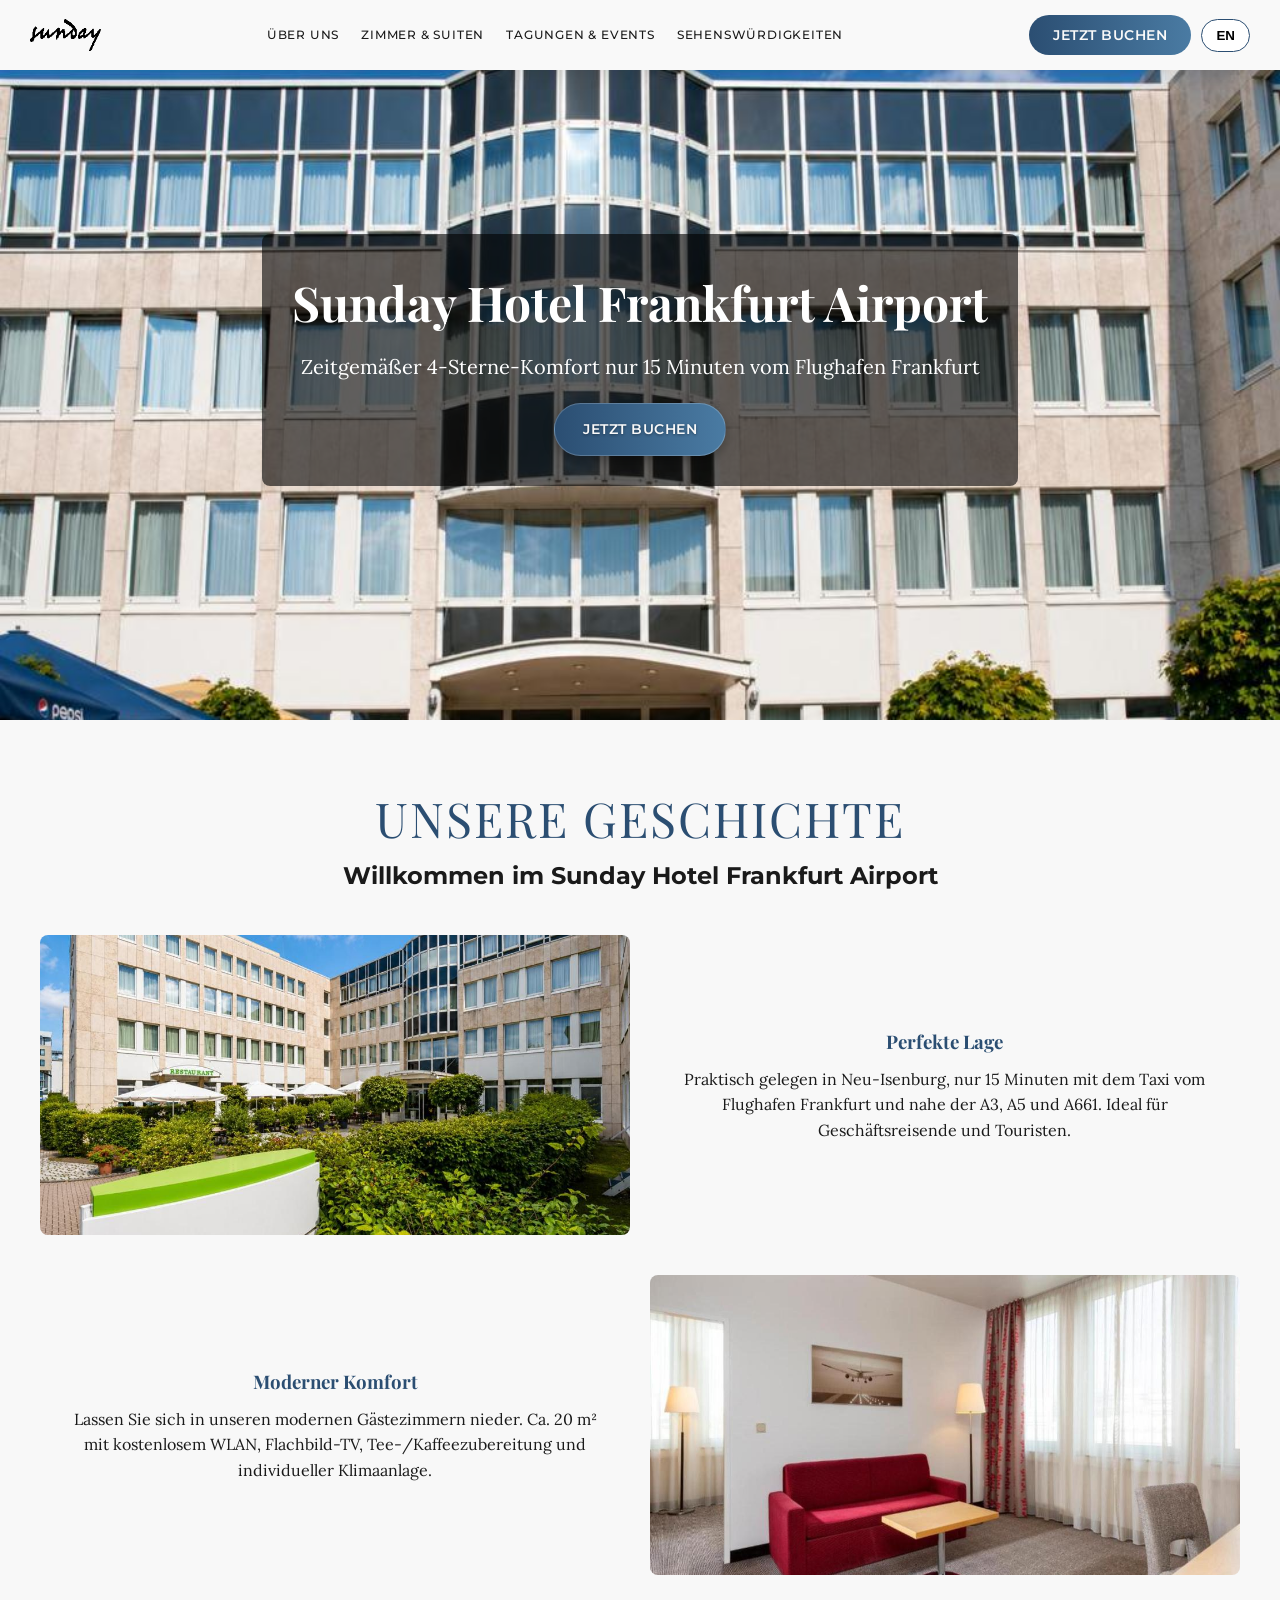
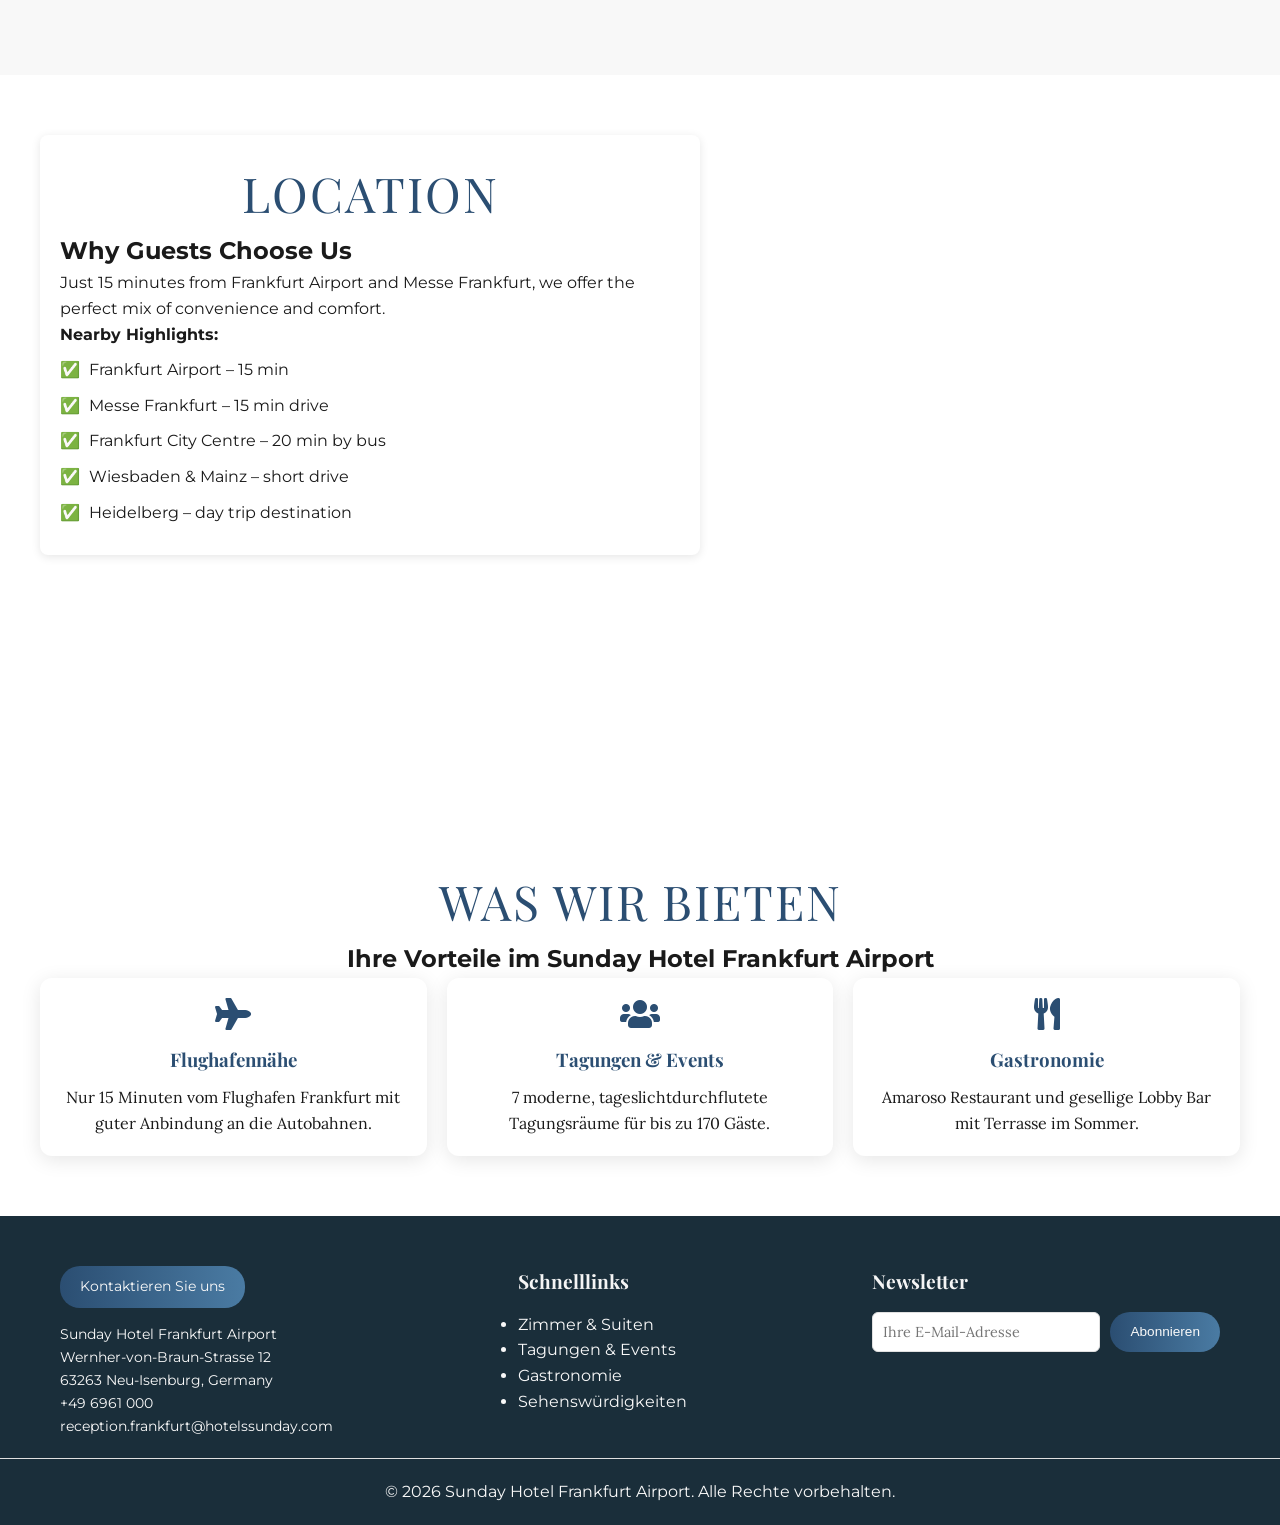
==== commit 136740e1: "changes" ====
--- a/about.html
+++ b/about.html
@@ -248,13 +248,13 @@
           </p>
         </div>
 
-        <div class="value-card" data-animate>
+        <!-- <div class="value-card" data-animate>
           <i class="fas fa-dumbbell"></i>
           <h3 data-key="about_val4_title">Wellness & Fitness</h3>
           <p data-key="about_val4_desc">
             MiniGym and sauna to help you relax after a busy day.
           </p>
-        </div>
+        </div> -->
       </div>
     </section>
 
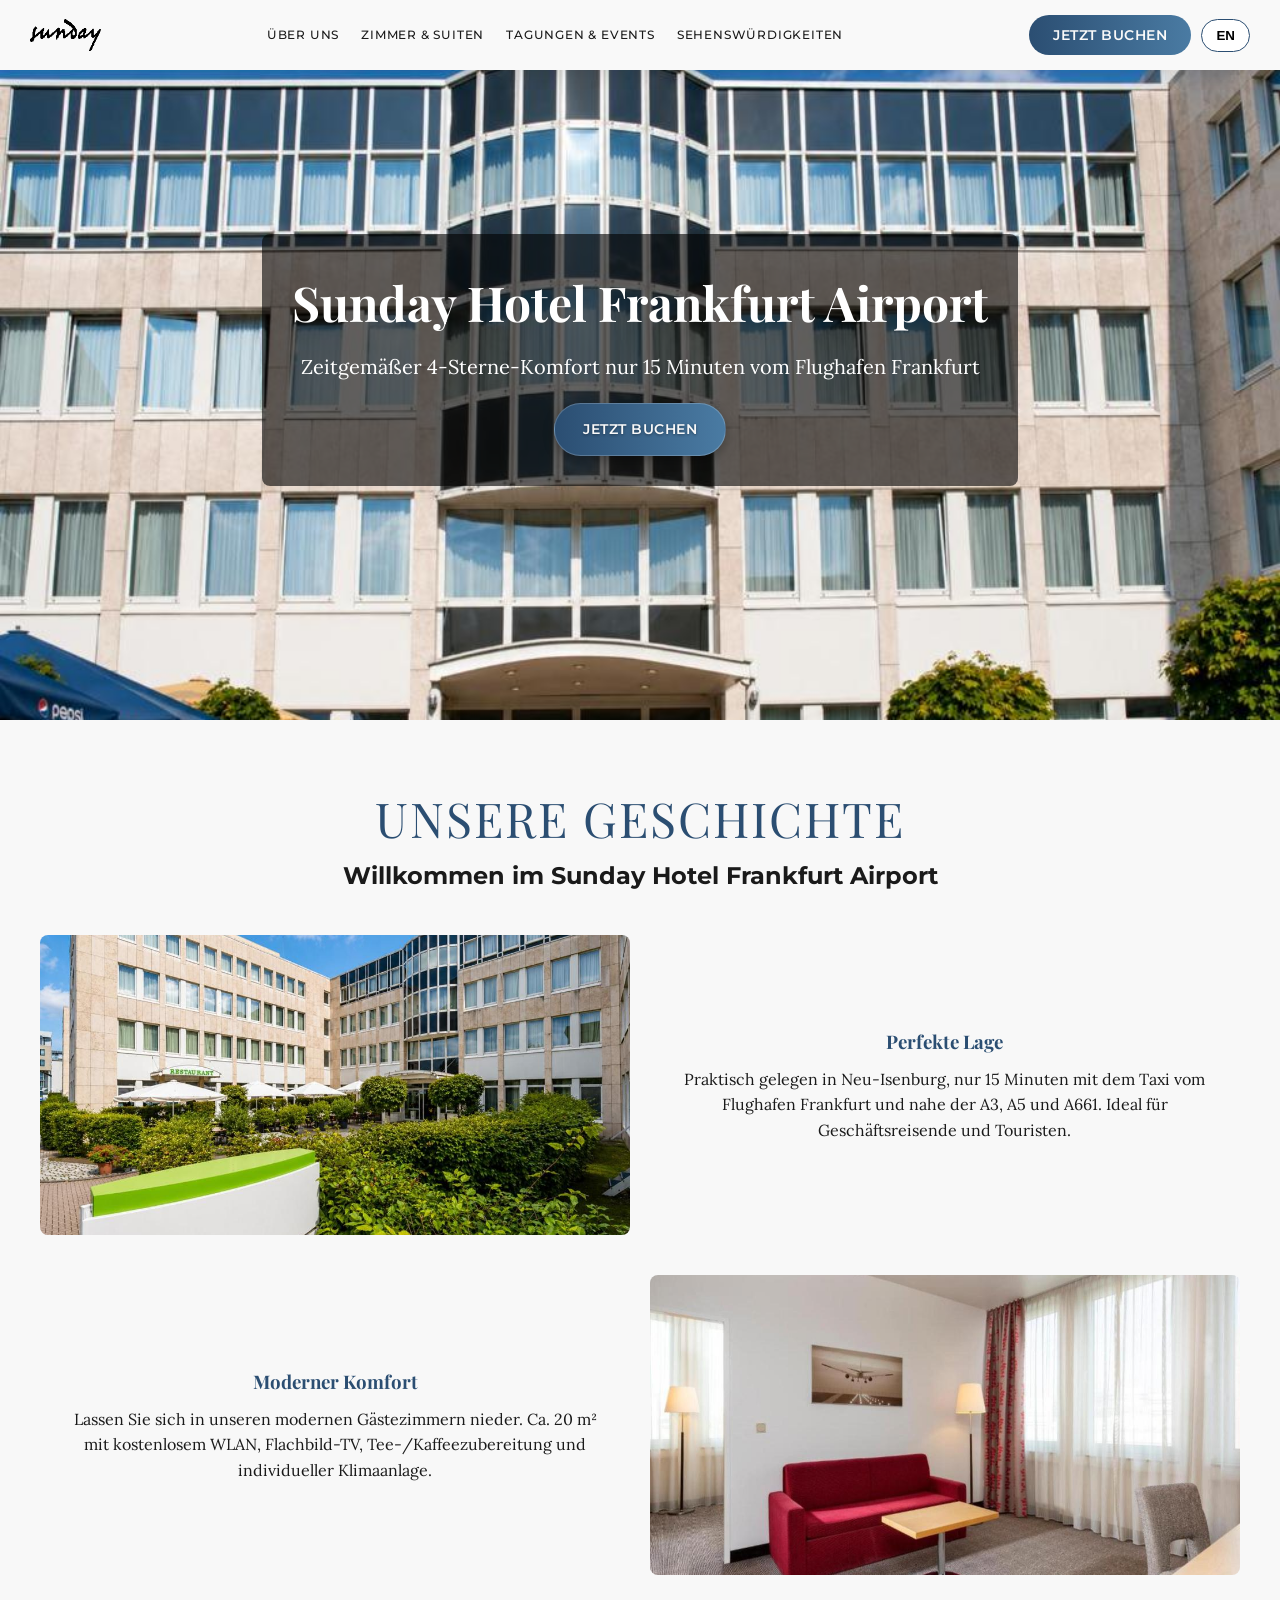
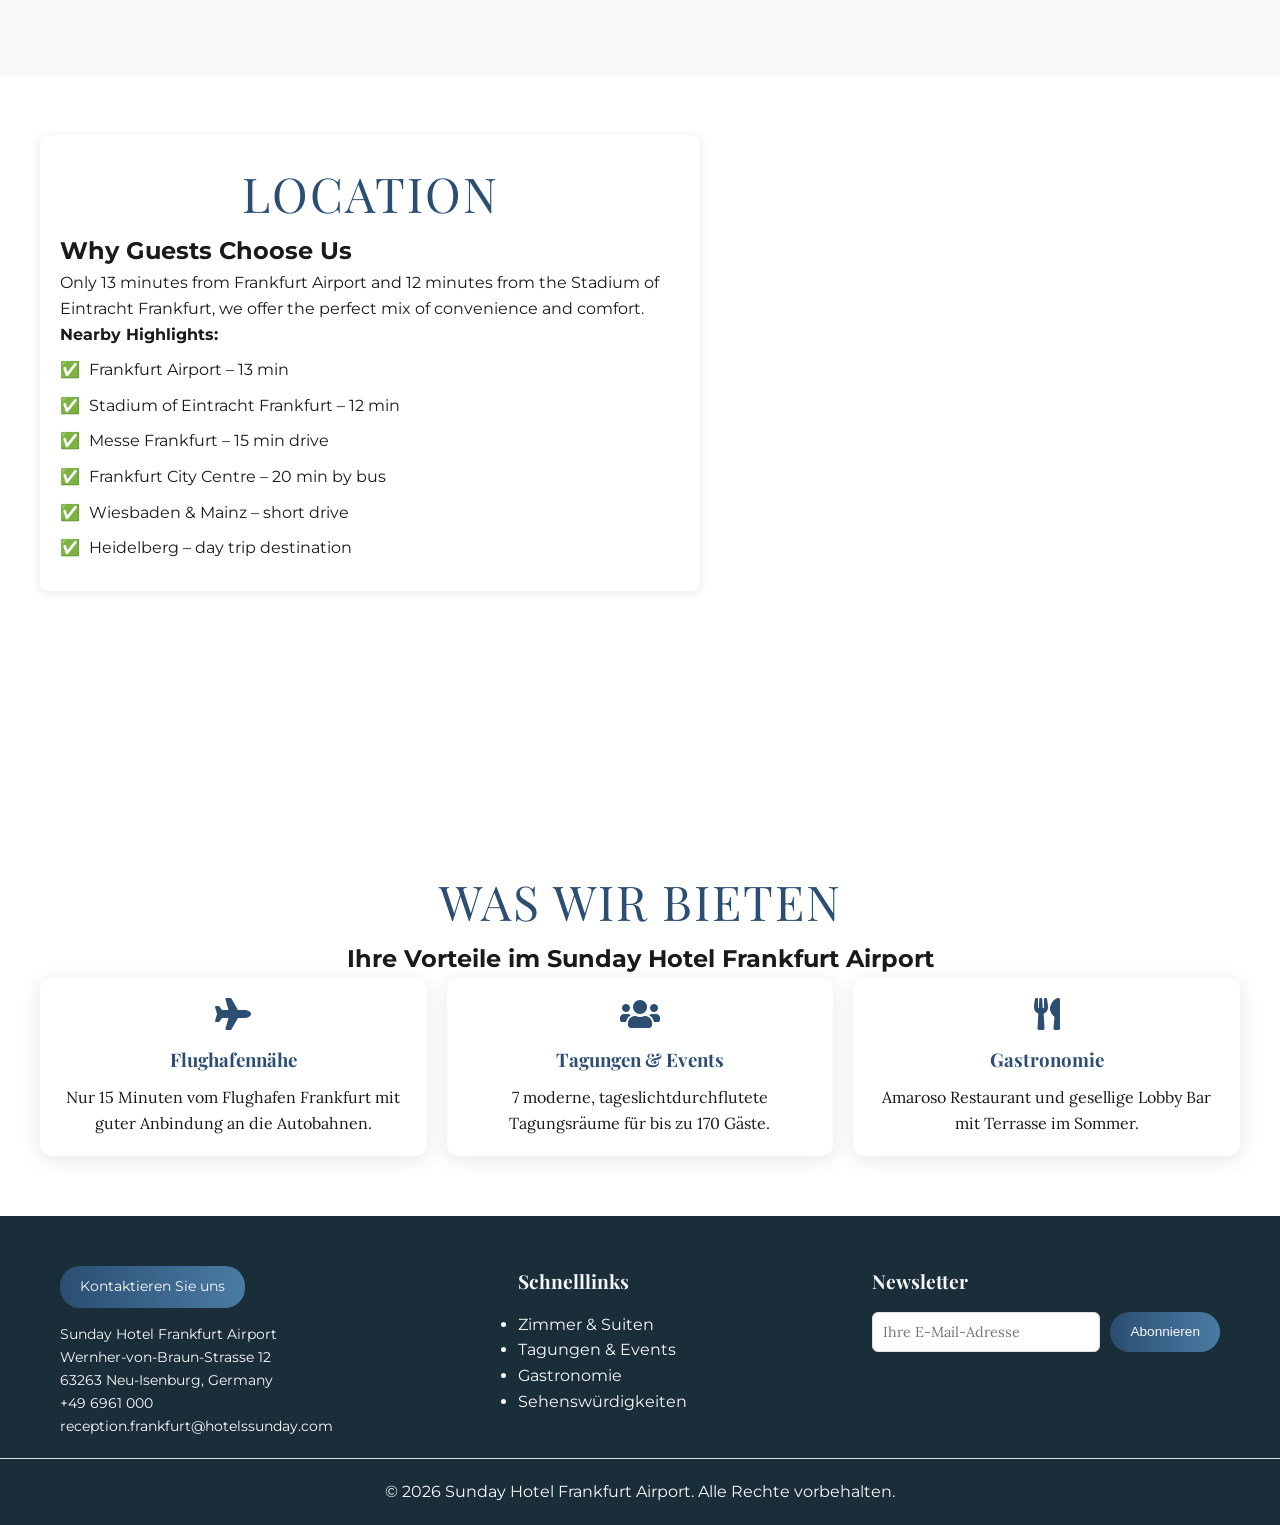
==== commit 27a72bfa: "update" ====
--- a/about.html
+++ b/about.html
@@ -11,7 +11,7 @@
     <meta
       name="description"
       data-key="about_meta_description"
-      content="Sunday Hotel Frankfurt Airport – Modern 4-star hotel located just 15 minutes from Frankfurt Airport and close to the city centre and Messe Frankfurt."
+      content="Sunday Hotel Frankfurt Airport – Modern 4-star hotel located just 13 minutes from Frankfurt Airport and close to the city centre and Messe Frankfurt."
     />
 
     <link rel="stylesheet" href="style.css" />
@@ -115,7 +115,7 @@
       <div class="hero-content">
         <h1 data-key="about_hero_title">Sunday Hotel Frankfurt Airport</h1>
         <p data-key="about_hero_desc">
-          Contemporary 4-star comfort just 15 minutes from Frankfurt Airport
+          Contemporary 4-star comfort only 13 minutes from Frankfurt Airport
         </p>
         <a
           href="https://booking.emea.hkclients.com/V2/index.html#/booking-classic/select-dates?pc=DEFRAM004"
@@ -144,8 +144,9 @@
           <div class="history-content">
             <h3 data-key="about_location_title">Perfect Location</h3>
             <p data-key="about_location_desc">
-              Conveniently located in Neu-Isenburg, just 15 minutes by taxi from
-              Frankfurt Airport and close to the A3, A5, and A661 motorways.
+              Conveniently located in Neu-Isenburg, only 13 minutes by taxi from
+              Frankfurt Airport and only 12 minutes from the Stadium of
+              Eintracht Frankfurt and close to the A3, A5, and A661 motorways.
               Ideal for both business travellers and tourists exploring the
               Frankfurt Rhein-Main region.
             </p>
@@ -181,13 +182,15 @@
           <h2 data-key="about_why_us_title">Why Guests Choose Us</h2>
 
           <p data-key="about_why_us_desc">
-            Just 15 minutes from Frankfurt Airport and Messe Frankfurt, we offer
-            the perfect mix of convenience and comfort.
+            Only 13 minutes from Frankfurt Airport and 12 minutes from the
+            Stadium of Eintracht Frankfurt, we offer the perfect mix of
+            convenience and comfort.
           </p>
 
           <p><strong data-key="about_nearby">Nearby Highlights:</strong></p>
           <ul>
-            <li data-key="about_attr1">Frankfurt Airport – 15 min</li>
+            <li data-key="about_attr1">Frankfurt Airport – 13 min</li>
+            <li>Stadium of Eintracht Frankfurt – 12 min</li>
             <li data-key="about_attr2">Messe Frankfurt – 15 min drive</li>
             <li data-key="about_attr3">
               Frankfurt City Centre – 20 min by bus
@@ -226,7 +229,7 @@
           <i class="fas fa-plane"></i>
           <h3 data-key="about_val1_title">Airport Proximity</h3>
           <p data-key="about_val1_desc">
-            Only 15 minutes from Frankfurt Airport with easy access to major
+            Only 13 minutes from Frankfurt Airport with easy access to major
             motorways.
           </p>
         </div>
